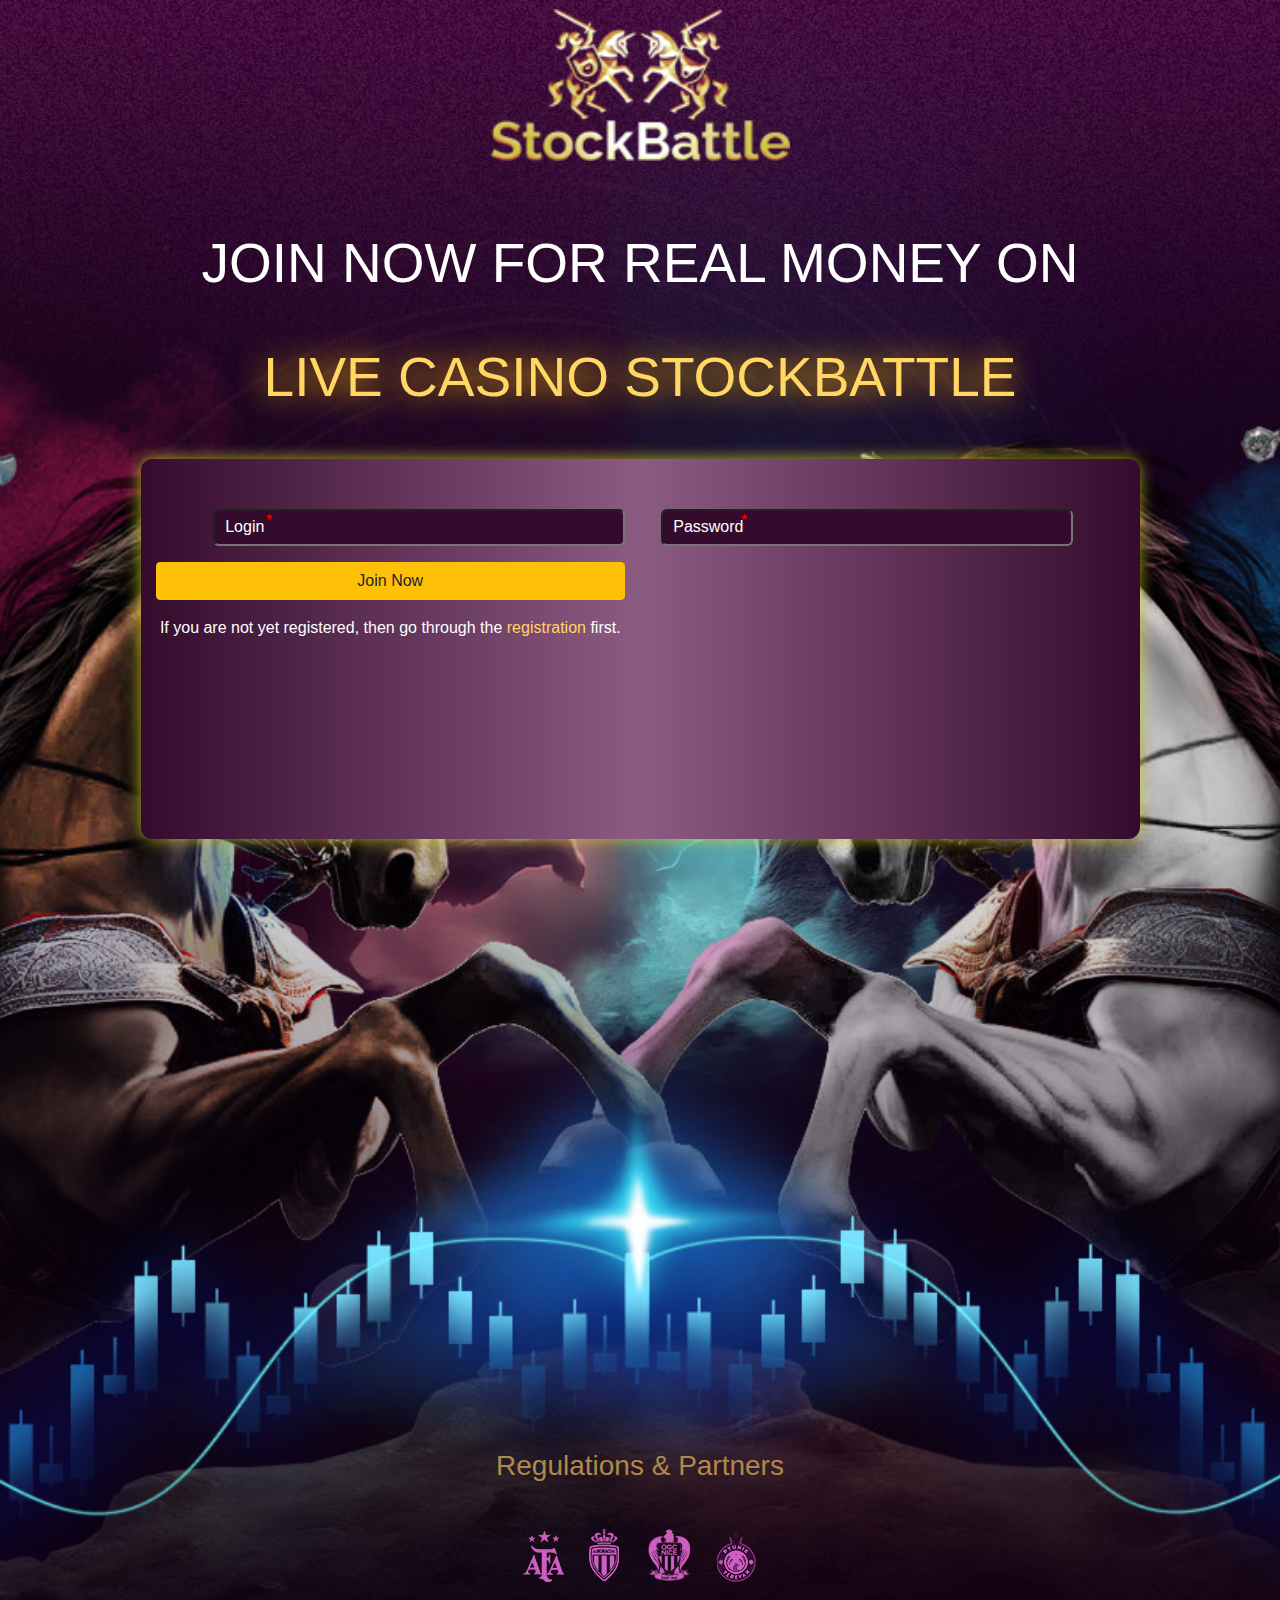
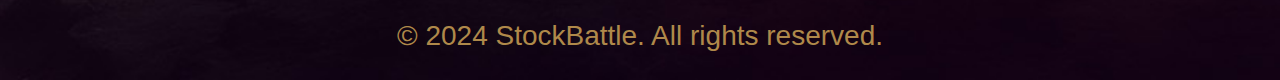
==== login.html @ 3749ab52 "Add files via upload" ====
<!DOCTYPE html>
<html lang="ru">
<head>
    <meta charset="UTF-8">
    <meta name="viewport" content="width=device-width, initial-scale=1, shrink-to-fit=no">
    <link rel="stylesheet" href="./src/sass/style.min.css">    
    <link rel="stylesheet" href="/src/bootstrap-4.6/bootstrap.min.css">
    <link rel="stylesheet" href="/src/bootstrap-4.6/bootstrap-grid.css">
    <link rel="stylesheet" href="/src/bootstrap-4.6/bootstrap-reboot.min.css">
    <title>Battle Stock</title>
</head>
<body>

    <div class="container-fluid main-container">

        <div class="container entire-container">
            <div class="wrapper">
                <div class="main-logo">
                    <img src="./src/assets/logos/stock-battle-logo.png" alt="battleStockLogo">
                </div>
    
                <div class="row">
                    <div class="col">
                        <h2 class="title">Join now for Real Money on</h2>
                    </div>
                </div>
                <div class="row">
                    <div class="col">
                        <h2 class="subtitle">Live Casino stockbattle</h2>
                    </div>
                </div>


                <!-- форма логина -->
                <div class="row d-flex justify-content-center w-100">
                    <form action="#" class="login login-form w-100">
                                
                        <div class="row">
                            <div class="col-sm col-md col-lg-6 w-100 d-flex justify-content-center justify-content-md-end red-star">
                                <label class="required"></label>
                                <input id="login" class="login login__username" type="text" placeholder="Login">
                            </div>
                            
                            <div class="col-sm col-md col-lg-6 w-100 d-flex justify-content-center justify-content-xl-start"> 
                                <label class="required-2"></label>
                                <input class="login login__pass" type="password" placeholder="Password">
                            </div>
                        </div>
                    
                    <div class="col-lg w-50 mt-3 btn-submit">
                        <input class="btn btn-warning mb-3 w-100 ta-center" type="submit" value="Join Now">
                        <div class="register-link">If you are not yet registered, then go through the <a class="register-link registration" href="#">registration</a> first.</div>
                    </div>
                    
            </form>
                </div>
           
            
            </div>

            <footer class="footer d-flex justify-content-end">
                <div class="row d-flex justify-content-end">
                    <div class="col footer-wrapper">
                        <h3 class="footer__title">Regulations & Partners</h3>
                        <div class="footer__logos">
                            <img src="./src/assets/logos/footer-logos.png" alt="footer__logos">
                        </div>
                        <h3 class="footer__subtitle">© 2024 StockBattle.  All rights reserved.</h3>
                    </div>
                </div>
            </footer>
           
        </div>

    </div>
    
</body>
</html>
---- src/sass/style.min.css ----
.main-container{min-height:105rem;background-image:url("../assets/img/bg-main-pic.png");background-repeat:no-repeat;background-size:cover;background-position:center}.entire-container{-webkit-box-orient:vertical;-webkit-box-direction:normal;-ms-flex-direction:column;flex-direction:column;-webkit-box-align:center;-ms-flex-align:center;align-items:center;-webkit-box-pack:justify;-ms-flex-pack:justify;justify-content:space-between;display:-webkit-box;display:-ms-flexbox;display:flex;height:100%;max-width:900px;min-height:105rem}.wrapper{width:100%;display:-webkit-box;display:-ms-flexbox;display:flex;-webkit-box-orient:vertical;-webkit-box-direction:normal;-ms-flex-direction:column;flex-direction:column;-ms-flex-pack:distribute;justify-content:space-around;-webkit-box-align:center;-ms-flex-align:center;align-items:center;height:53rem}.main-logo img{width:300px;margin-bottom:50px}.title,.subtitle{text-align:center;text-transform:uppercase;color:#fff;font-size:55px;margin-bottom:30px}.star{color:red}.subtitle{color:#ffd762;-webkit-filter:drop-shadow(0 0 15px #FFBC00);filter:drop-shadow(0 0 15px #FFBC00)}.login-form{-webkit-box-shadow:-1px 0px 15px 1px rgba(213,213,42,.72);box-shadow:-1px 0px 15px 1px rgba(213,213,42,.72);text-align:center;max-width:90%;border-radius:12px;background:-webkit-gradient(linear, left top, right top, from(#350B2D), color-stop(#8C5B82), to(#350B2D));background:linear-gradient(0.25turn, #350B2D, #8C5B82, #350B2D);background-repeat:no-repeat;background-size:cover;min-height:380px;padding-top:50px}.login__username,.login__pass{border-radius:6px;position:relative;background-color:#350b2d;color:#fff;padding:10px;height:37px;width:85%}.required:after{content:" *";color:red;position:relative;left:59px;z-index:99}.required-2:after{content:" *";color:red;position:relative;left:86px;z-index:99}.login-form input::-webkit-input-placeholder{color:#fff}.login-form input::-moz-placeholder{color:#fff}.login-form input:-ms-input-placeholder{color:#fff}.login-form input::-ms-input-placeholder{color:#fff}.login-form input::placeholder{color:#fff}.btn-warning:hover{background-color:#ebc041}.register-link{color:#fff}.registration{color:#ffd762}div .w-100{width:90%}.footer{min-height:250px}.footer__title,.footer__subtitle{text-align:center;color:#af894a}.footer__logos{text-align:center}.footer-wrapper{display:-webkit-box;display:-ms-flexbox;display:flex;-webkit-box-orient:vertical;-webkit-box-direction:normal;-ms-flex-direction:column;flex-direction:column;-ms-flex-pack:distribute;justify-content:space-around}.firstName-red-star::after,.lastName-red-star::after{content:" *";color:red;position:relative;left:95px;z-index:99}.nickName-red-star::after{content:" *";color:red;position:relative;left:95px;z-index:99}.phone-red-star::after{content:" *";position:relative;left:95px;z-index:99}.password-red-star::after{content:" *";color:red;position:relative;left:88px;z-index:99}.age-confirmation-wrapper{color:#fff}.age-confirmation{position:absolute;z-index:-1;opacity:0}.age-confirmation+label{display:-webkit-inline-box;display:-ms-inline-flexbox;display:inline-flex;-webkit-box-align:center;-ms-flex-align:center;align-items:center;-webkit-user-select:none;-moz-user-select:none;-ms-user-select:none;user-select:none}.age-confirmation+label::before{content:"";display:inline;width:1em;height:1em;-ms-flex-negative:0;flex-shrink:0;-webkit-box-flex:0;-ms-flex-positive:0;flex-grow:0;border:2px solid #ffd762;border-radius:.25em;margin-right:.5em;background-repeat:no-repeat;background-position:center center;background-size:50% 50%}.age-confirmation:checked+label::before{border-color:#0b76ef;background-color:#0b76ef}.deposit,.deposit-ok{width:210px;background-color:#350b2d;color:#f8d05f;border:1px solid #f8d05f;border-radius:6px;height:52px}.info-wrapper{-webkit-box-shadow:-1px 0px 15px 1px rgba(213,213,42,.72);box-shadow:-1px 0px 15px 1px rgba(213,213,42,.72);text-align:center;max-width:90%;border-radius:12px;background:-webkit-gradient(linear, left top, right top, from(#350B2D), color-stop(#8C5B82), to(#350B2D));background:linear-gradient(0.25turn, #350B2D, #8C5B82, #350B2D);background-repeat:no-repeat;background-size:cover;min-height:380px;padding-top:50px}.registration-title{color:#fff;font-size:28px}.registration-subtitle{color:#fff;font-size:24px}
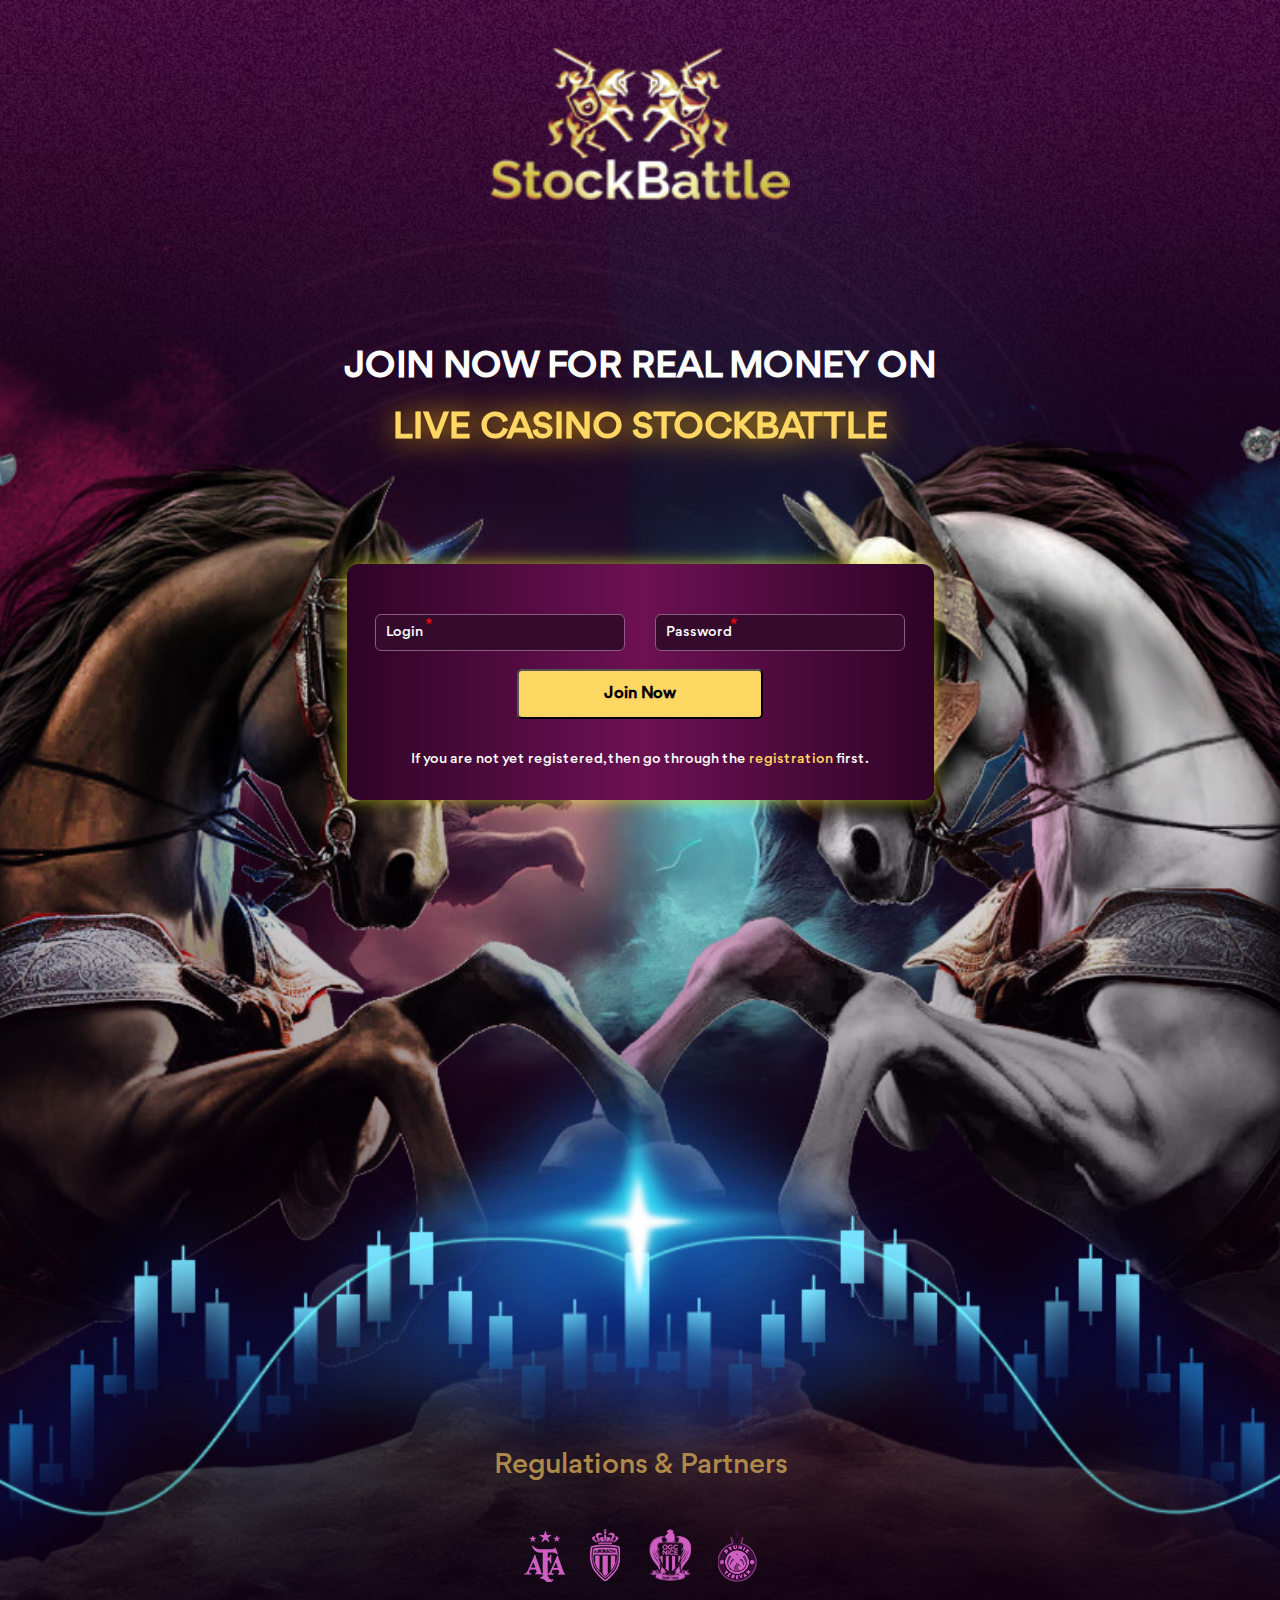
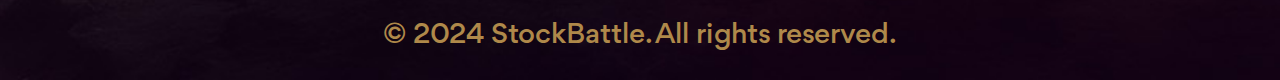
==== commit 1c690aa0: "Add files via upload" ====
--- a/login.html
+++ b/login.html
@@ -3,10 +3,10 @@
 <head>
     <meta charset="UTF-8">
     <meta name="viewport" content="width=device-width, initial-scale=1, shrink-to-fit=no">
-    <link rel="stylesheet" href="./src/sass/style.min.css">    
-    <link rel="stylesheet" href="/src/bootstrap-4.6/bootstrap.min.css">
-    <link rel="stylesheet" href="/src/bootstrap-4.6/bootstrap-grid.css">
-    <link rel="stylesheet" href="/src/bootstrap-4.6/bootstrap-reboot.min.css">
+    <link rel="stylesheet" href="./src/sass/style.css">    
+    <link rel="stylesheet" href="./src/bootstrap-4.6/bootstrap.min.css">
+    <link rel="stylesheet" href="./src/bootstrap-4.6/bootstrap-grid.css">
+    <link rel="stylesheet" href="./src/bootstrap-4.6/bootstrap-reboot.min.css">
     <title>Battle Stock</title>
 </head>
 <body>
@@ -16,15 +16,13 @@
         <div class="container entire-container">
             <div class="wrapper">
                 <div class="main-logo">
-                    <img src="./src/assets/logos/stock-battle-logo.png" alt="battleStockLogo">
+                    <img src="./src/assets/logos/stock-battle-logo.svg" alt="battleStockLogo">
                 </div>
     
-                <div class="row">
+                <div class="row flex-column">
                     <div class="col">
                         <h2 class="title">Join now for Real Money on</h2>
                     </div>
-                </div>
-                <div class="row">
                     <div class="col">
                         <h2 class="subtitle">Live Casino stockbattle</h2>
                     </div>
@@ -33,9 +31,9 @@
 
                 <!-- форма логина -->
                 <div class="row d-flex justify-content-center w-100">
-                    <form action="#" class="login login-form w-100">
+                    <form action="#" class="login login-form">
                                 
-                        <div class="row">
+                        <div class="row form-wrapper">
                             <div class="col-sm col-md col-lg-6 w-100 d-flex justify-content-center justify-content-md-end red-star">
                                 <label class="required"></label>
                                 <input id="login" class="login login__username" type="text" placeholder="Login">
@@ -43,13 +41,15 @@
                             
                             <div class="col-sm col-md col-lg-6 w-100 d-flex justify-content-center justify-content-xl-start"> 
                                 <label class="required-2"></label>
-                                <input class="login login__pass" type="password" placeholder="Password">
+                                <input id="pass" class="login login__pass" type="password" placeholder="Password">
                             </div>
                         </div>
                     
-                    <div class="col-lg w-50 mt-3 btn-submit">
-                        <input class="btn btn-warning mb-3 w-100 ta-center" type="submit" value="Join Now">
-                        <div class="register-link">If you are not yet registered, then go through the <a class="register-link registration" href="#">registration</a> first.</div>
+                    <div class="row btn-submit">
+                        <div class="col-12">
+                            <input class="ta-center" type="submit" value="Join Now">
+                        </div>
+                        <div class="col-12 register-link">If you are not yet registered, then go through the <a class="register-link registration" href="#">registration</a> first.</div>
                     </div>
                     
             </form>
--- a/src/sass/style.css
+++ b/src/sass/style.css
@@ -0,0 +1,306 @@
+html {
+  width: 100%;
+  max-width: 100%;
+  overflow-x: hidden;
+}
+
+@font-face {
+  font-family: "Gordita";
+  src: url("../fonts/GorditaLight.ttf") format("truetype");
+  font-style: normal;
+  font-weight: 300;
+}
+@font-face {
+  font-family: "Gordita";
+  src: url("../fonts/GorditaMedium.ttf") format("truetype");
+  font-style: medium;
+  font-weight: 500;
+}
+@font-face {
+  font-family: "Sawarabi";
+  src: url("../fonts/SawarabiMincho-Regular.ttf") format("truetype");
+  font-style: normal;
+  font-weight: 500;
+}
+body {
+  font-family: "Gordita";
+  width: 100%;
+  max-width: 100%;
+  overflow-x: hidden;
+}
+
+.main-container {
+  font-family: "Gordita";
+  min-height: 105rem;
+  background-image: url("../assets/img/bg-main-pic.png");
+  background-repeat: no-repeat;
+  background-size: cover;
+  background-position: center;
+}
+
+.entire-container {
+  flex-direction: column;
+  align-items: center;
+  justify-content: space-between;
+  display: flex;
+  height: 100%;
+  max-width: 900px;
+  min-height: 105rem;
+}
+
+.wrapper {
+  width: 100%;
+  display: flex;
+  flex-direction: column;
+  justify-content: space-around;
+  align-items: center;
+  height: 53rem;
+}
+
+.main-logo img {
+  width: 300px;
+  margin-bottom: 50px;
+}
+
+.title,
+.subtitle {
+  text-align: center;
+  text-transform: uppercase;
+  color: #fff;
+  font-size: 36px;
+  font-weight: 800;
+  font-family: "Gordita";
+  margin-bottom: 18px;
+}
+
+.star {
+  color: red;
+}
+
+.subtitle {
+  color: #FFD762;
+  filter: drop-shadow(0 0 15px #FFBC00);
+}
+
+.login-form {
+  box-shadow: -1px 0px 15px 1px rgba(213, 213, 42, 0.72);
+  text-align: center;
+  width: 587px;
+  border-radius: 12px;
+  background: linear-gradient(0.25turn, #2E0327, #6D1153, #2E0327);
+  background-repeat: no-repeat;
+  background-size: cover;
+  min-height: 221px;
+  padding-top: 50px;
+}
+
+.btn-submit {
+  margin: 0 auto;
+}
+
+.form-wrapper {
+  margin-bottom: 18px;
+  display: flex;
+  justify-content: center;
+}
+
+.login__username,
+.login__pass {
+  border-radius: 6px;
+  position: relative;
+  background-color: #350B2D;
+  color: #fff;
+  padding: 10px;
+  height: 37px;
+  width: 85%;
+}
+
+input[type=submit] {
+  width: 246px;
+  height: 50px;
+  background-color: #FFD762;
+  border-radius: 5px;
+  font-size: 16px;
+  font-weight: 600;
+  margin: 0 auto;
+  margin-bottom: 30px;
+}
+
+#login, #pass {
+  width: 250px;
+  height: 37px;
+  background-color: #350B2D;
+  border: 1px solid #8C5B82;
+  font-size: 14px;
+  font-weight: normal;
+}
+
+.required:after {
+  content: " *";
+  color: red;
+  position: relative;
+  left: 50px;
+  z-index: 99;
+}
+
+.required-2:after {
+  content: " *";
+  color: red;
+  position: relative;
+  left: 75px;
+  z-index: 99;
+}
+
+.login-form input::-moz-placeholder {
+  color: #fff;
+}
+
+.login-form input::placeholder {
+  color: #fff;
+}
+
+.btn-warning:hover {
+  background-color: #ebc041;
+}
+
+.register-link {
+  margin: 0 auto;
+  font-size: 14px;
+  font-weight: normal;
+  color: #fff;
+  margin-bottom: 30px;
+}
+
+.registration {
+  color: #FFD762;
+}
+
+div .w-100 {
+  width: 90%;
+}
+
+.footer {
+  min-height: 250px;
+}
+
+.footer__title,
+.footer__subtitle {
+  text-align: center;
+  color: #AF894A;
+}
+
+.footer__logos {
+  text-align: center;
+}
+
+.footer-wrapper {
+  display: flex;
+  flex-direction: column;
+  justify-content: space-around;
+}
+
+.firstName-red-star::after,
+.lastName-red-star::after {
+  content: " *";
+  color: red;
+  position: relative;
+  left: 95px;
+  z-index: 99;
+}
+
+.nickName-red-star::after {
+  content: " *";
+  color: red;
+  position: relative;
+  left: 95px;
+  z-index: 99;
+}
+
+.phone-red-star::after {
+  content: " *";
+  position: relative;
+  left: 95px;
+  z-index: 99;
+}
+
+.password-red-star::after {
+  content: " *";
+  color: red;
+  position: relative;
+  left: 88px;
+  z-index: 99;
+}
+
+.age-confirmation-wrapper {
+  color: #fff;
+}
+
+.age-confirmation {
+  position: absolute;
+  z-index: -1;
+  opacity: 0;
+}
+
+.age-confirmation + label {
+  display: inline-flex;
+  align-items: center;
+  -webkit-user-select: none;
+     -moz-user-select: none;
+          user-select: none;
+}
+
+.age-confirmation + label::before {
+  content: "";
+  display: inline;
+  width: 1em;
+  height: 1em;
+  flex-shrink: 0;
+  flex-grow: 0;
+  border: 2px solid #FFD762;
+  border-radius: 0.25em;
+  margin-right: 0.5em;
+  background-repeat: no-repeat;
+  background-position: center center;
+  background-size: 50% 50%;
+}
+
+label {
+  width: 0;
+}
+
+.age-confirmation:checked + label::before {
+  border-color: #0b76ef;
+  background-color: #0b76ef;
+}
+
+.deposit,
+.deposit-ok {
+  width: 210px;
+  background-color: #350B2D;
+  color: #F8D05F;
+  border: 1px solid #F8D05F;
+  border-radius: 6px;
+  height: 52px;
+}
+
+.info-wrapper {
+  box-shadow: -1px 0px 15px 1px rgba(213, 213, 42, 0.72);
+  text-align: center;
+  max-width: 90%;
+  border-radius: 12px;
+  background: linear-gradient(0.25turn, #350B2D, #8C5B82, #350B2D);
+  background-repeat: no-repeat;
+  background-size: cover;
+  min-height: 380px;
+  padding-top: 50px;
+}
+
+.registration-title {
+  color: #fff;
+  font-size: 28px;
+}
+
+.registration-subtitle {
+  color: #fff;
+  font-size: 24px;
+}/*# sourceMappingURL=style.css.map */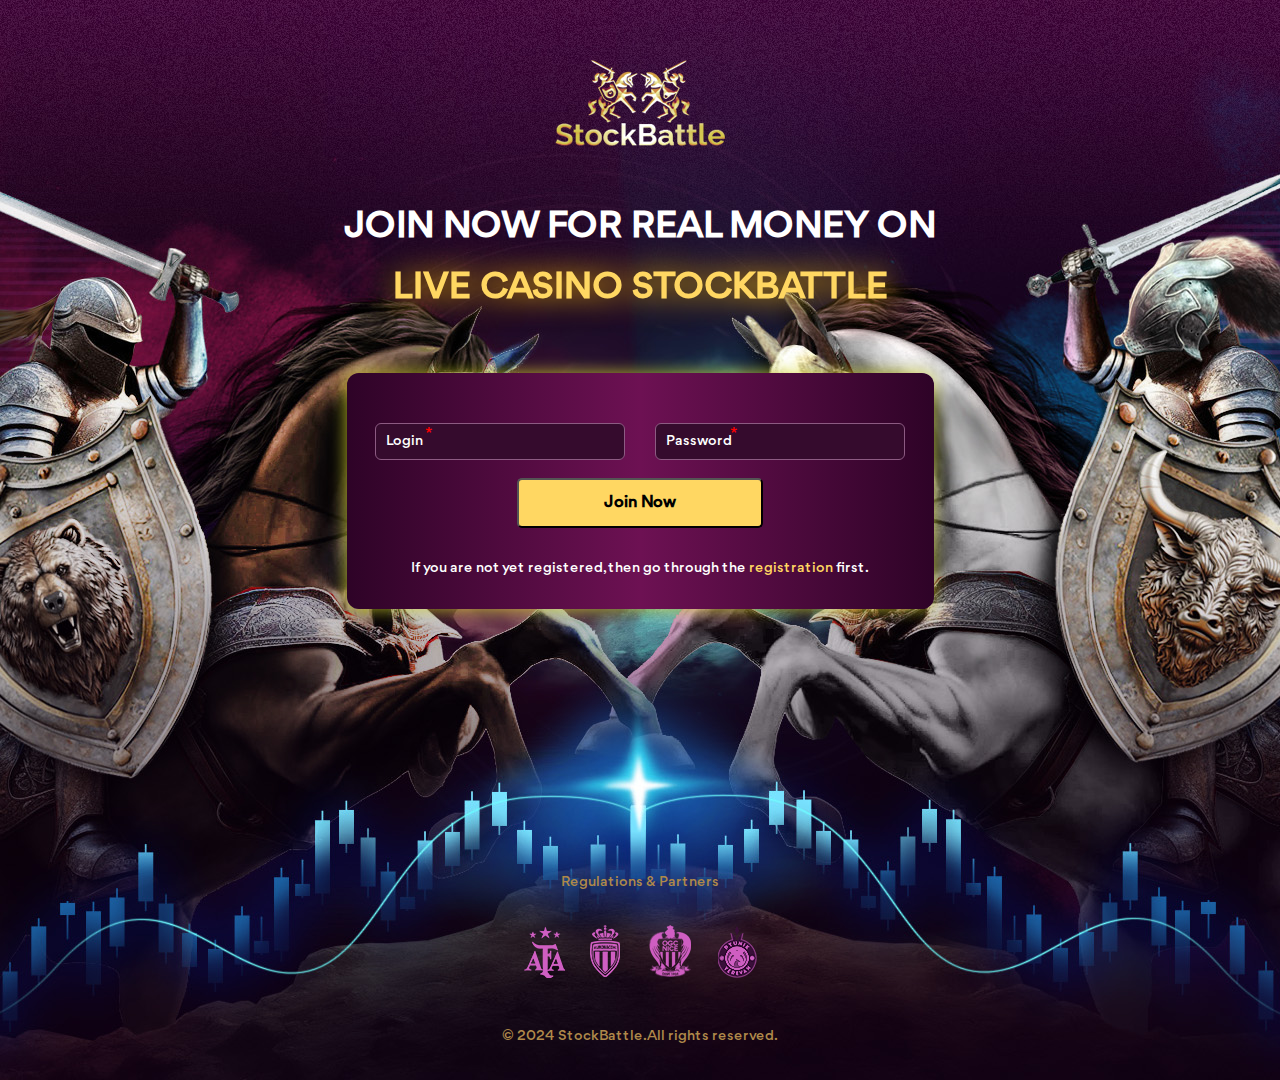
==== commit 295f5072: "Add files via upload" ====
--- a/login.html
+++ b/login.html
@@ -6,7 +6,6 @@
     <link rel="stylesheet" href="./src/sass/style.css">    
     <link rel="stylesheet" href="./src/bootstrap-4.6/bootstrap.min.css">
     <link rel="stylesheet" href="./src/bootstrap-4.6/bootstrap-grid.css">
-    <link rel="stylesheet" href="./src/bootstrap-4.6/bootstrap-reboot.min.css">
     <title>Battle Stock</title>
 </head>
 <body>
@@ -14,12 +13,12 @@
     <div class="container-fluid main-container">
 
         <div class="container entire-container">
-            <div class="wrapper">
+            
                 <div class="main-logo">
                     <img src="./src/assets/logos/stock-battle-logo.svg" alt="battleStockLogo">
                 </div>
     
-                <div class="row flex-column">
+                <div class="row flex-column title-text">
                     <div class="col">
                         <h2 class="title">Join now for Real Money on</h2>
                     </div>
@@ -30,7 +29,7 @@
 
 
                 <!-- форма логина -->
-                <div class="row d-flex justify-content-center w-100">
+                <div class="row d-flex justify-content-center w-100 form-block">
                     <form action="#" class="login login-form">
                                 
                         <div class="row form-wrapper">
@@ -56,22 +55,19 @@
                 </div>
            
             
+        <footer class="footer d-flex justify-content-center">
+            <div class="row d-flex justify-content-end">
+                <div class="col-12 footer-wrapper">
+                    <h3 class="footer__title">Regulations & Partners</h3>
+                    <div class="footer__logos">
+                        <img src="./src/assets/logos/footer-logos.png" alt="footer__logos">
+                    </div>
+                    <h3 class="footer__subtitle">© 2024 StockBattle.  All rights reserved.</h3>
+                </div>
             </div>
-
-            <footer class="footer d-flex justify-content-end">
-                <div class="row d-flex justify-content-end">
-                    <div class="col footer-wrapper">
-                        <h3 class="footer__title">Regulations & Partners</h3>
-                        <div class="footer__logos">
-                            <img src="./src/assets/logos/footer-logos.png" alt="footer__logos">
-                        </div>
-                        <h3 class="footer__subtitle">© 2024 StockBattle.  All rights reserved.</h3>
-                    </div>
-                </div>
-            </footer>
-           
+        </footer>
+                      
         </div>
-
     </div>
     
 </body>
--- a/src/sass/style.css
+++ b/src/sass/style.css
@@ -16,12 +16,6 @@
   font-style: medium;
   font-weight: 500;
 }
-@font-face {
-  font-family: "Sawarabi";
-  src: url("../fonts/SawarabiMincho-Regular.ttf") format("truetype");
-  font-style: normal;
-  font-weight: 500;
-}
 body {
   font-family: "Gordita";
   width: 100%;
@@ -31,11 +25,10 @@
 
 .main-container {
   font-family: "Gordita";
-  min-height: 105rem;
   background-image: url("../assets/img/bg-main-pic.png");
   background-repeat: no-repeat;
-  background-size: cover;
-  background-position: center;
+  background-position: top;
+  min-height: 1080px;
 }
 
 .entire-container {
@@ -45,21 +38,21 @@
   display: flex;
   height: 100%;
   max-width: 900px;
-  min-height: 105rem;
-}
-
-.wrapper {
-  width: 100%;
-  display: flex;
-  flex-direction: column;
-  justify-content: space-around;
-  align-items: center;
-  height: 53rem;
+}
+
+.form-block {
+  margin-bottom: 265px;
 }
 
 .main-logo img {
-  width: 300px;
-  margin-bottom: 50px;
+  margin-top: 60px;
+  margin-bottom: 60px;
+  width: 170px;
+  height: 86px;
+}
+
+.title-text {
+  margin-bottom: 45px;
 }
 
 .title,
@@ -180,16 +173,21 @@
 }
 
 .footer {
-  min-height: 250px;
+  height: 180px;
 }
 
 .footer__title,
 .footer__subtitle {
+  font-size: 14px;
+  font-weight: normal;
+  font-family: "Gordita";
   text-align: center;
   color: #AF894A;
 }
 
 .footer__logos {
+  margin-top: 25px;
+  margin-bottom: 50px;
   text-align: center;
 }
 
@@ -303,4 +301,34 @@
 .registration-subtitle {
   color: #fff;
   font-size: 24px;
+}
+
+@media (max-width: 1024px) {
+  .form-wrapper > div:first-child {
+    margin-bottom: 12px;
+  }
+}
+@media (max-width: 768px) {
+  .title,
+  .subtitle {
+    font-size: 24px;
+  }
+}
+@media (max-width: 488px) {
+  .title,
+  .subtitle {
+    font-size: 22px;
+  }
+}
+@media (max-width: 423px) {
+  .title,
+  .subtitle {
+    font-size: 20px;
+  }
+}
+@media (max-width: 388px) {
+  .title,
+  .subtitle {
+    font-size: 19px;
+  }
 }/*# sourceMappingURL=style.css.map */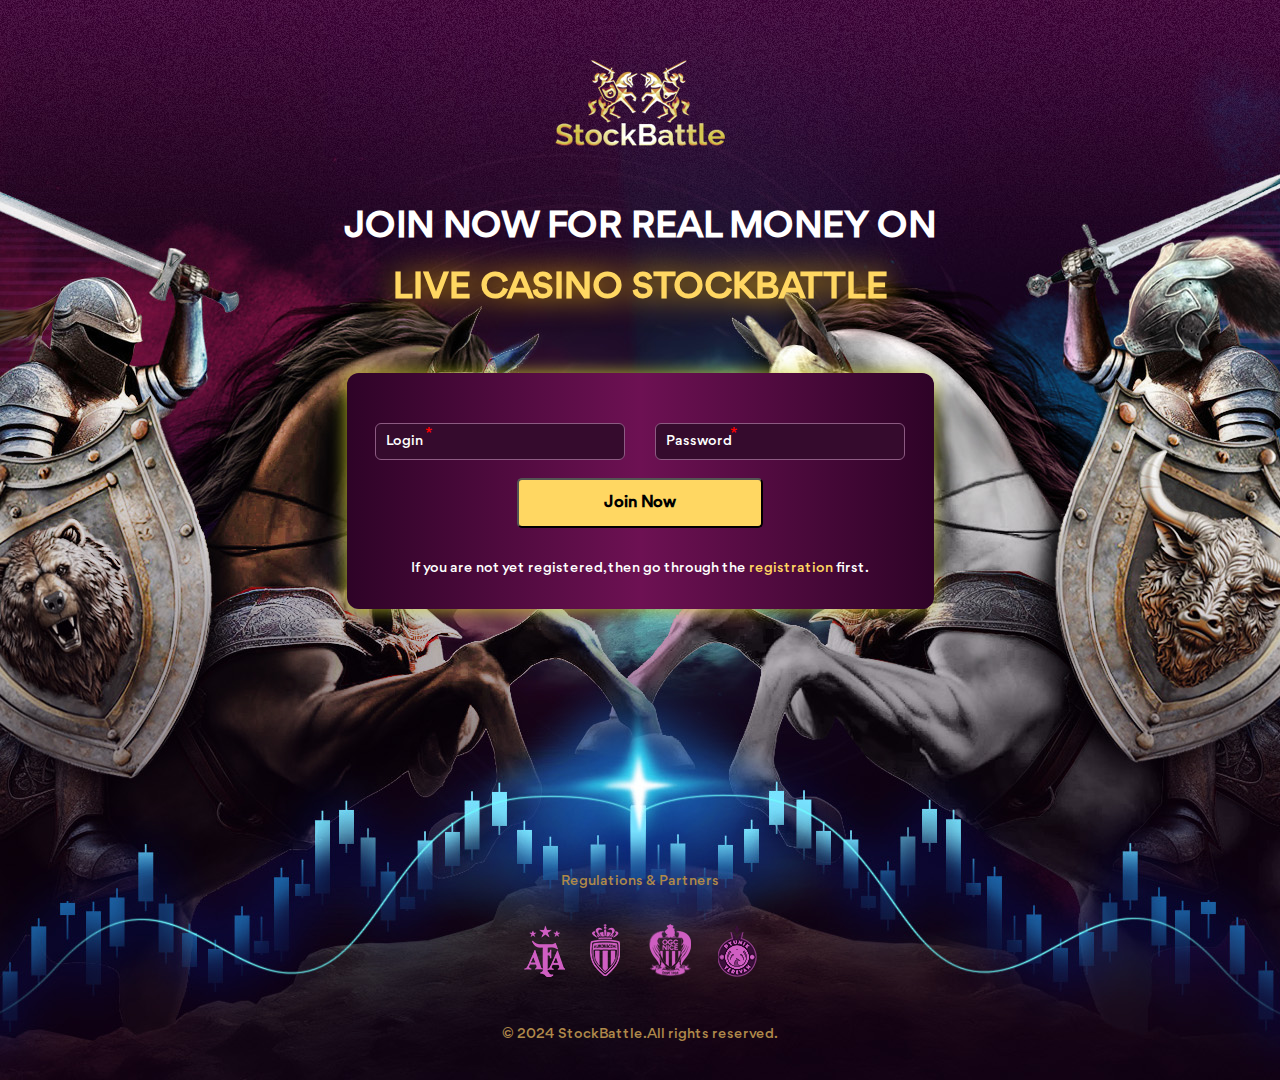
==== commit e9328c5d: "Add files via upload" ====
--- a/login.html
+++ b/login.html
@@ -53,21 +53,24 @@
                     
             </form>
                 </div>
-           
-            
-        <footer class="footer d-flex justify-content-center">
-            <div class="row d-flex justify-content-end">
-                <div class="col-12 footer-wrapper">
-                    <h3 class="footer__title">Regulations & Partners</h3>
-                    <div class="footer__logos">
-                        <img src="./src/assets/logos/footer-logos.png" alt="footer__logos">
-                    </div>
-                    <h3 class="footer__subtitle">© 2024 StockBattle.  All rights reserved.</h3>
-                </div>
-            </div>
-        </footer>
                       
         </div>
+        
+        <footer class="container footer">
+            
+            <div class="row">
+                <div class="col-12">
+                    <h3 class="footer__title">Regulations & Partners</h3>
+                </div>
+            <div class="col-12 footer__logos">
+                <img src="./src/assets/logos/footer-logos.png" alt="footer__logos">
+            </div>
+            <div class="col-12 footer-logo_wrapper">
+                <h3 class="footer__subtitle">© 2024 StockBattle.  All rights reserved.</h3>
+            </div>
+            </div>
+        
+        </footer>
     </div>
     
 </body>
--- a/src/sass/style.css
+++ b/src/sass/style.css
@@ -36,8 +36,6 @@
   align-items: center;
   justify-content: space-between;
   display: flex;
-  height: 100%;
-  max-width: 900px;
 }
 
 .form-block {
@@ -293,6 +291,16 @@
   padding-top: 50px;
 }
 
+.footer-logo_wrapper {
+  padding: 0;
+  width: 233px;
+  height: 53px;
+}
+
+.footer-logo_wrapper > img {
+  width: 100%;
+}
+
 .registration-title {
   color: #fff;
   font-size: 28px;
@@ -305,7 +313,10 @@
 
 @media (max-width: 1024px) {
   .form-wrapper > div:first-child {
-    margin-bottom: 12px;
+    margin-bottom: 18px;
+  }
+  .form-block {
+    margin-bottom: 245px;
   }
 }
 @media (max-width: 768px) {
@@ -313,12 +324,18 @@
   .subtitle {
     font-size: 24px;
   }
+  .form-block {
+    margin-bottom: 238px;
+  }
 }
 @media (max-width: 488px) {
   .title,
   .subtitle {
     font-size: 22px;
   }
+  .form-block {
+    margin-bottom: 170px;
+  }
 }
 @media (max-width: 423px) {
   .title,
@@ -331,4 +348,13 @@
   .subtitle {
     font-size: 19px;
   }
+}
+@media (max-width: 210px) {
+  .title,
+  .subtitle {
+    font-size: 19px;
+  }
+  .form-block {
+    margin-bottom: 78px;
+  }
 }/*# sourceMappingURL=style.css.map */